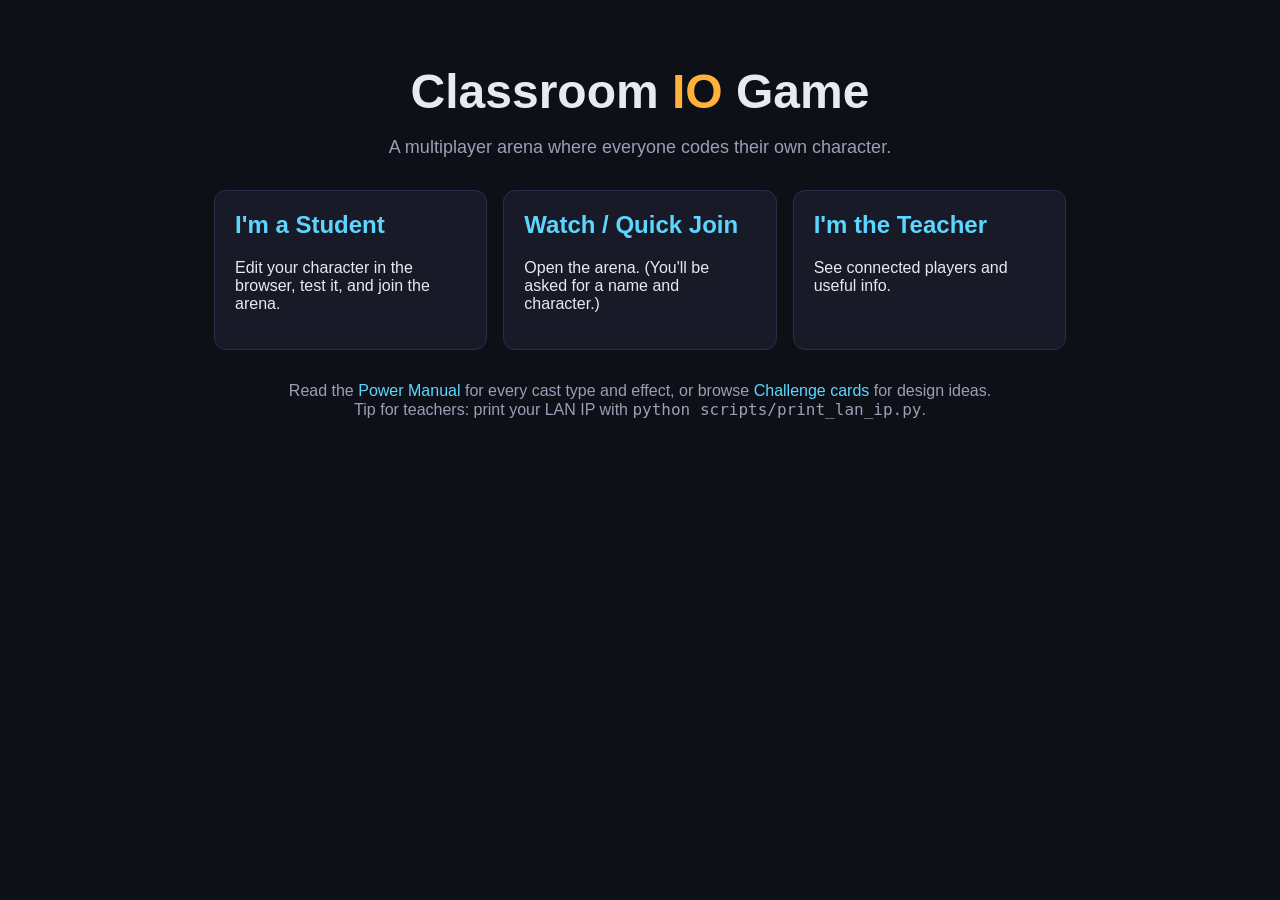
==== static/index.html @ 374c1b48 "Update" ====
<!DOCTYPE html>
<html lang="en">
<head>
  <meta charset="utf-8" />
  <meta name="viewport" content="width=device-width, initial-scale=1" />
  <title>Classroom IO Game</title>
  <link rel="stylesheet" href="/static/styles.css" />
</head>
<body>
  <main class="home">
    <h1>Classroom <span class="accent">IO</span> Game</h1>
    <p class="lede">A multiplayer arena where everyone codes their own character.</p>

    <div class="cards">
      <a class="card" href="/student">
        <h2>I'm a Student</h2>
        <p>Edit your character in the browser, test it, and join the arena.</p>
      </a>
      <a class="card" href="/game">
        <h2>Watch / Quick Join</h2>
        <p>Open the arena. (You'll be asked for a name and character.)</p>
      </a>
      <a class="card" href="/teacher">
        <h2>I'm the Teacher</h2>
        <p>See connected players and useful info.</p>
      </a>
    </div>

    <p class="footer">
      Read the <a href="/manual">Power Manual</a> for every cast type and effect,
      or browse <a href="/challenges">Challenge cards</a> for design ideas.<br>
      Tip for teachers: print your LAN IP with
      <code>python scripts/print_lan_ip.py</code>.
    </p>
  </main>
</body>
</html>
---- static/styles.css ----
:root {
  --bg: #0e1018;
  --panel: #181b27;
  --panel-2: #20243a;
  --text: #e7e9f3;
  --muted: #9aa0b4;
  --accent: #ffb13b;
  --accent-2: #5dd6ff;
  --danger: #ff5a5a;
  --ok: #51d88a;
  --border: #2a2f48;
}

* { box-sizing: border-box; }

html, body {
  margin: 0;
  padding: 0;
  background: var(--bg);
  color: var(--text);
  font-family: -apple-system, BlinkMacSystemFont, "Segoe UI", Roboto, sans-serif;
  min-height: 100vh;
}

a { color: var(--accent-2); text-decoration: none; }
a:hover { text-decoration: underline; }

code, pre, textarea {
  font-family: ui-monospace, SFMono-Regular, Menlo, Consolas, monospace;
}

.home {
  max-width: 900px;
  margin: 0 auto;
  padding: 64px 24px;
  text-align: center;
}
.home h1 { font-size: 48px; margin: 0; }
.home .accent { color: var(--accent); }
.home .lede { color: var(--muted); font-size: 18px; }
.cards {
  display: grid;
  grid-template-columns: repeat(auto-fit, minmax(220px, 1fr));
  gap: 16px;
  margin: 32px 0;
}
.card {
  background: var(--panel);
  border: 1px solid var(--border);
  padding: 20px;
  border-radius: 12px;
  text-align: left;
  color: var(--text);
}
.card:hover { border-color: var(--accent); text-decoration: none; }
.card h2 { margin-top: 0; color: var(--accent-2); }

.page {
  max-width: 1200px;
  margin: 0 auto;
  padding: 24px;
}
.panel {
  background: var(--panel);
  border: 1px solid var(--border);
  padding: 16px;
  border-radius: 12px;
  margin: 12px 0;
}
.footer { color: var(--muted); margin-top: 32px; }

/* Editor */
.editor-grid {
  display: grid;
  grid-template-columns: 1fr 1fr;
  gap: 16px;
}
@media (max-width: 900px) { .editor-grid { grid-template-columns: 1fr; } }

textarea#code {
  width: 100%;
  min-height: 360px;
  background: #0b0d15;
  color: var(--text);
  border: 1px solid var(--border);
  border-radius: 8px;
  padding: 12px;
  font-size: 13px;
  line-height: 1.5;
  resize: vertical;
}
input, select {
  width: 100%;
  background: #0b0d15;
  color: var(--text);
  border: 1px solid var(--border);
  border-radius: 8px;
  padding: 8px 10px;
  font-size: 14px;
  margin-bottom: 8px;
}
label { display: block; margin: 12px 0 4px; color: var(--muted); font-size: 13px; }
.row { display: flex; gap: 8px; margin-top: 12px; }
button {
  background: var(--accent);
  color: #1a1300;
  border: none;
  border-radius: 8px;
  padding: 10px 14px;
  font-weight: 600;
  cursor: pointer;
}
button:disabled { opacity: 0.5; cursor: not-allowed; }
button.secondary { background: var(--panel-2); color: var(--text); }
pre#output, pre#healthOut {
  background: #0b0d15;
  border: 1px solid var(--border);
  border-radius: 8px;
  padding: 12px;
  white-space: pre-wrap;
  word-break: break-word;
  max-height: 320px;
  overflow: auto;
}
.tips { color: var(--muted); font-size: 14px; line-height: 1.5; }

/* Arena */
.arena-page { max-width: 1500px; }
.arena-header {
  display: flex;
  align-items: center;
  gap: 16px;
  margin-bottom: 12px;
}
.arena-header h1 { margin: 0; flex: 0 0 auto; }
.status {
  padding: 4px 10px;
  border-radius: 999px;
  background: var(--panel-2);
  color: var(--muted);
  font-size: 13px;
}
.status.connected { color: var(--ok); }
.status.error { color: var(--danger); }
.back { margin-left: auto; }

.arena-grid {
  display: grid;
  grid-template-columns: 1fr 280px;
  gap: 16px;
  align-items: start;
}
@media (max-width: 1100px) { .arena-grid { grid-template-columns: 1fr; } }
canvas#game {
  width: 100%;
  aspect-ratio: 3 / 2;
  height: auto;
  background: #05060a;
  border: 1px solid var(--border);
  border-radius: 12px;
  display: block;
}
.scoreboard ol { padding-left: 18px; }
.scoreboard li { margin: 4px 0; }
.swatch {
  display: inline-block;
  width: 10px; height: 10px;
  border-radius: 50%;
  margin-right: 6px;
  vertical-align: middle;
}

/* Balance report */
.report { margin-top: 16px; padding-top: 12px; border-top: 1px solid var(--border); }
.report h3 { font-size: 14px; margin: 12px 0 4px; color: var(--accent-2); text-transform: uppercase; letter-spacing: 0.05em; }
.report ul { margin: 0; padding-left: 18px; line-height: 1.5; font-size: 14px; }
.budget-bar {
  height: 14px; background: #0b0d15; border: 1px solid var(--border);
  border-radius: 8px; overflow: hidden; margin: 8px 0;
}
#budgetFill { height: 100%; width: 0%; transition: width 200ms ease; }

/* Teacher dashboard */
.tdash-grid { display: grid; grid-template-columns: 1fr 1fr; gap: 16px; }
@media (max-width: 900px) { .tdash-grid { grid-template-columns: 1fr; } }
.tbtn { background: var(--panel-2); color: var(--text); border: 1px solid var(--border);
        padding: 8px 12px; border-radius: 8px; cursor: pointer; font-size: 14px; margin: 4px 4px 4px 0; }
.tbtn:hover { border-color: var(--accent); }
.tbtn.danger { color: var(--danger); }
.scoreboard { width: 100%; border-collapse: collapse; font-size: 14px; }
.scoreboard th, .scoreboard td { text-align: left; padding: 6px 8px; border-bottom: 1px solid var(--border); }
.scoreboard th { color: var(--muted); font-weight: 500; }
.swatch { display: inline-block; width: 12px; height: 12px; border-radius: 3px; margin-right: 6px; vertical-align: middle; }

/* Match HUD */
.match-hud {
  position: absolute; top: 12px; left: 12px;
  background: rgba(11, 13, 21, 0.7); border: 1px solid var(--border);
  border-radius: 8px; padding: 6px 12px; font-size: 14px; pointer-events: none;
}
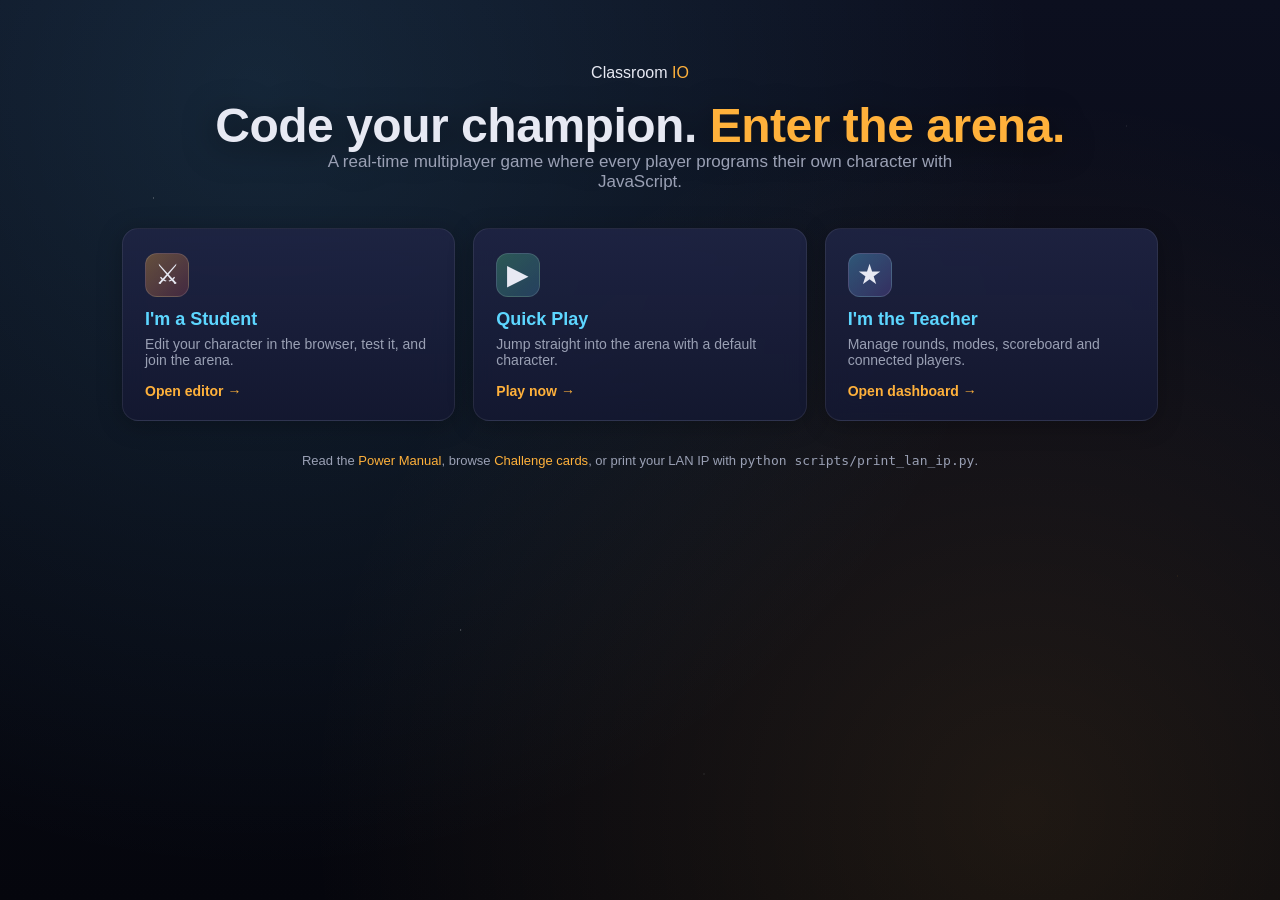
==== commit 61185459: "Update" ====
--- a/static/index.html
+++ b/static/index.html
@@ -6,32 +6,44 @@
   <title>Classroom IO Game</title>
   <link rel="stylesheet" href="/static/styles.css" />
 </head>
-<body>
-  <main class="home">
-    <h1>Classroom <span class="accent">IO</span> Game</h1>
-    <p class="lede">A multiplayer arena where everyone codes their own character.</p>
+<body class="splash-bg">
+  <div class="splash-stars" aria-hidden="true"></div>
+  <main class="home splash">
+    <header class="splash-head">
+      <div class="brand-pill">
+        <span class="brand-dot"></span>
+        <span>Classroom <span class="accent">IO</span></span>
+      </div>
+      <h1 class="splash-title">Code your champion. <span class="accent">Enter the arena.</span></h1>
+      <p class="lede">A real-time multiplayer game where every player programs their own character with JavaScript.</p>
+    </header>
 
-    <div class="cards">
-      <a class="card" href="/student">
+    <div class="cards splash-cards">
+      <a class="card splash-card sc-student" href="/student">
+        <div class="sc-icon">⚔</div>
         <h2>I'm a Student</h2>
         <p>Edit your character in the browser, test it, and join the arena.</p>
+        <span class="sc-cta">Open editor →</span>
       </a>
-      <a class="card" href="/game">
-        <h2>Watch / Quick Join</h2>
-        <p>Open the arena. (You'll be asked for a name and character.)</p>
+      <a class="card splash-card sc-play" href="/game">
+        <div class="sc-icon">▶</div>
+        <h2>Quick Play</h2>
+        <p>Jump straight into the arena with a default character.</p>
+        <span class="sc-cta">Play now →</span>
       </a>
-      <a class="card" href="/teacher">
+      <a class="card splash-card sc-teacher" href="/teacher">
+        <div class="sc-icon">★</div>
         <h2>I'm the Teacher</h2>
-        <p>See connected players and useful info.</p>
+        <p>Manage rounds, modes, scoreboard and connected players.</p>
+        <span class="sc-cta">Open dashboard →</span>
       </a>
     </div>
 
-    <p class="footer">
-      Read the <a href="/manual">Power Manual</a> for every cast type and effect,
-      or browse <a href="/challenges">Challenge cards</a> for design ideas.<br>
-      Tip for teachers: print your LAN IP with
+    <footer class="splash-foot">
+      Read the <a href="/manual">Power Manual</a>, browse
+      <a href="/challenges">Challenge cards</a>, or print your LAN IP with
       <code>python scripts/print_lan_ip.py</code>.
-    </p>
+    </footer>
   </main>
 </body>
 </html>
--- a/static/styles.css
+++ b/static/styles.css
@@ -198,3 +198,433 @@
   background: rgba(11, 13, 21, 0.7); border: 1px solid var(--border);
   border-radius: 8px; padding: 6px 12px; font-size: 14px; pointer-events: none;
 }
+
+/* =====================================================================
+   Game arena polish — modern HUD, kill feed, player card, hotbar
+   ===================================================================== */
+
+.arena-body {
+  margin: 0;
+  background: radial-gradient(ellipse at top, #1b1f3a 0%, #0a0c14 60%, #05060a 100%);
+  min-height: 100vh;
+  overflow: hidden;
+  font-family: -apple-system, BlinkMacSystemFont, "Inter", "Segoe UI", Roboto, sans-serif;
+}
+
+.arena-topbar {
+  display: flex;
+  align-items: center;
+  gap: 14px;
+  padding: 10px 16px;
+  background: linear-gradient(180deg, rgba(11,13,21,0.85), rgba(11,13,21,0.4));
+  border-bottom: 1px solid rgba(255,255,255,0.05);
+  position: relative;
+  z-index: 10;
+}
+.arena-brand {
+  display: flex; align-items: center; gap: 8px;
+  font-weight: 700; font-size: 16px; color: var(--text);
+  text-decoration: none;
+}
+.arena-brand .dot {
+  width: 10px; height: 10px; border-radius: 50%;
+  background: var(--accent);
+  box-shadow: 0 0 12px var(--accent);
+}
+.arena-topbar .back {
+  margin-left: 8px;
+  padding: 6px 12px;
+  border-radius: 999px;
+  background: rgba(255,255,255,0.04);
+  color: var(--muted);
+  font-size: 13px;
+}
+.arena-topbar .back:first-of-type { margin-left: auto; }
+.arena-topbar .back:hover { color: var(--text); background: rgba(255,255,255,0.08); text-decoration: none; }
+.arena-topbar .status { margin-left: 8px; }
+
+.stage {
+  position: relative;
+  width: 100vw;
+  /* Fill the rest of the viewport below the top bar (~46px). */
+  height: calc(100vh - 46px);
+  overflow: hidden;
+}
+canvas#game {
+  position: absolute;
+  inset: 0;
+  width: 100%;
+  height: 100%;
+  display: block;
+  background: transparent;
+}
+
+/* Match HUD pill (created by JS) — restyle */
+.match-hud {
+  position: absolute;
+  top: 16px; left: 50%;
+  transform: translateX(-50%);
+  background: rgba(11, 13, 21, 0.72);
+  backdrop-filter: blur(10px);
+  -webkit-backdrop-filter: blur(10px);
+  border: 1px solid rgba(255,255,255,0.08);
+  border-radius: 999px;
+  padding: 8px 18px;
+  font-size: 14px;
+  font-weight: 600;
+  letter-spacing: 0.02em;
+  color: var(--text);
+  pointer-events: none;
+  white-space: nowrap;
+  box-shadow: 0 6px 30px rgba(0,0,0,0.4);
+}
+
+/* Kill feed (top-right) */
+.kill-feed {
+  position: absolute;
+  top: 16px; right: 16px;
+  display: flex; flex-direction: column; gap: 4px;
+  align-items: flex-end;
+  pointer-events: none;
+  max-width: 320px;
+}
+.kill-row {
+  display: inline-flex; align-items: center; gap: 6px;
+  background: rgba(11,13,21,0.78);
+  backdrop-filter: blur(6px);
+  -webkit-backdrop-filter: blur(6px);
+  border: 1px solid rgba(255,255,255,0.06);
+  border-radius: 6px;
+  padding: 4px 10px;
+  font-size: 13px;
+  font-weight: 500;
+  animation: kfIn 0.18s ease-out, kfOut 0.4s ease-in 4.6s forwards;
+}
+.kill-row .kf-name { color: var(--text); }
+.kill-row .kf-icon { color: var(--accent); margin: 0 2px; font-weight: 700; }
+@keyframes kfIn  { from { opacity: 0; transform: translateX(20px); } to { opacity: 1; transform: none; } }
+@keyframes kfOut { to { opacity: 0; transform: translateX(20px); } }
+
+/* Player card (bottom-left) */
+.player-card {
+  position: absolute;
+  bottom: 16px; left: 16px;
+  width: 280px;
+  background: rgba(11,13,21,0.78);
+  backdrop-filter: blur(10px);
+  -webkit-backdrop-filter: blur(10px);
+  border: 1px solid rgba(255,255,255,0.08);
+  border-radius: 12px;
+  padding: 12px;
+  pointer-events: none;
+  box-shadow: 0 10px 40px rgba(0,0,0,0.5);
+}
+.player-card.hidden { display: none; }
+.pc-row { display: flex; align-items: center; gap: 10px; margin-bottom: 10px; }
+.pc-portrait {
+  width: 38px; height: 38px; border-radius: 50%;
+  background: var(--accent);
+  box-shadow: 0 0 12px currentColor, inset 0 0 8px rgba(0,0,0,0.3);
+  flex: 0 0 auto;
+}
+.pc-meta { display: flex; flex-direction: column; min-width: 0; }
+.pc-name { font-weight: 700; font-size: 14px; color: var(--text); }
+.pc-char { font-size: 12px; color: var(--muted); }
+.bar {
+  position: relative;
+  height: 14px;
+  background: rgba(0,0,0,0.4);
+  border: 1px solid rgba(255,255,255,0.06);
+  border-radius: 7px;
+  overflow: hidden;
+  margin-bottom: 6px;
+}
+.bar-fill {
+  height: 100%;
+  width: 100%;
+  transition: width 120ms ease-out;
+  background: linear-gradient(180deg, var(--ok), #2ea765);
+  box-shadow: inset 0 -4px 8px rgba(0,0,0,0.25);
+}
+.bar.hp .bar-fill.warn { background: linear-gradient(180deg, var(--accent), #c47a1c); }
+.bar.hp .bar-fill.crit { background: linear-gradient(180deg, var(--danger), #a53838); }
+.bar.stamina .bar-fill {
+  background: linear-gradient(180deg, var(--accent-2), #2d8db0);
+}
+.bar-label {
+  position: absolute; inset: 0;
+  display: flex; align-items: center; justify-content: center;
+  font-size: 11px; font-weight: 600; letter-spacing: 0.04em;
+  color: rgba(255,255,255,0.85); text-shadow: 0 1px 2px rgba(0,0,0,0.6);
+  text-transform: uppercase;
+}
+.pc-tip { font-size: 11px; color: var(--muted); margin-top: 2px; text-align: center; }
+
+/* Hotbar (bottom-center) */
+.hotbar {
+  position: absolute;
+  bottom: 18px; left: 50%;
+  transform: translateX(-50%);
+  display: flex; gap: 8px;
+  pointer-events: none;
+}
+.hb-slot {
+  position: relative;
+  width: 56px; height: 56px;
+  background: rgba(11,13,21,0.85);
+  backdrop-filter: blur(6px);
+  -webkit-backdrop-filter: blur(6px);
+  border: 1px solid rgba(255,255,255,0.08);
+  border-radius: 12px;
+  display: flex; flex-direction: column;
+  align-items: center; justify-content: center;
+  box-shadow: 0 6px 20px rgba(0,0,0,0.4);
+  overflow: hidden;
+  transition: transform 0.08s ease;
+}
+.hb-slot.fired { transform: translateY(2px) scale(0.96); }
+.hb-key {
+  font-size: 11px; font-weight: 700; color: rgba(255,255,255,0.85);
+  letter-spacing: 0.05em; text-transform: uppercase;
+}
+.hb-name {
+  font-size: 10px; color: var(--muted);
+  margin-top: 2px;
+  max-width: 52px; overflow: hidden; text-overflow: ellipsis; white-space: nowrap;
+}
+.hb-color {
+  position: absolute; top: 4px; left: 4px;
+  width: 8px; height: 8px; border-radius: 50%;
+  box-shadow: 0 0 6px currentColor;
+}
+.hb-cd-mask {
+  position: absolute; left: 0; right: 0; bottom: 0;
+  background: rgba(0,0,0,0.55);
+  transition: height 100ms linear;
+}
+
+/* Banner (capture toasts, etc.) */
+.banner {
+  position: absolute;
+  top: 80px; left: 50%;
+  transform: translate(-50%, -10px);
+  padding: 10px 22px;
+  border-radius: 12px;
+  font-size: 18px; font-weight: 700;
+  background: rgba(11,13,21,0.8);
+  border: 1px solid var(--accent);
+  color: var(--accent);
+  box-shadow: 0 0 30px rgba(255,177,59,0.35);
+  opacity: 0;
+  pointer-events: none;
+  transition: opacity 200ms, transform 200ms;
+}
+.banner.show { opacity: 1; transform: translate(-50%, 0); }
+
+/* Modernize generic buttons across pages */
+button, .tbtn {
+  background: linear-gradient(180deg, var(--accent), #d8901c);
+  color: #1a1300;
+  border: none;
+  border-radius: 8px;
+  padding: 10px 16px;
+  font-weight: 700;
+  font-size: 14px;
+  cursor: pointer;
+  box-shadow: 0 2px 0 rgba(0,0,0,0.2), inset 0 1px 0 rgba(255,255,255,0.2);
+  transition: transform 0.06s ease, box-shadow 0.1s ease, filter 0.1s ease;
+}
+button:hover, .tbtn:hover { filter: brightness(1.08); }
+button:active, .tbtn:active { transform: translateY(1px); box-shadow: 0 1px 0 rgba(0,0,0,0.2); }
+button.secondary, .tbtn:not(.danger):not(:first-of-type) {
+  background: linear-gradient(180deg, var(--panel-2), #181c30);
+  color: var(--text);
+  border: 1px solid var(--border);
+  box-shadow: none;
+}
+.tbtn.danger {
+  background: linear-gradient(180deg, var(--danger), #a73a3a);
+  color: #fff;
+}
+
+/* Card pages — softer shadows */
+.card {
+  box-shadow: 0 4px 24px rgba(0,0,0,0.25);
+  transition: transform 0.12s ease, border-color 0.12s ease;
+}
+.card:hover { transform: translateY(-2px); border-color: var(--accent); }
+
+/* ===== Splash screen / shared dark gradient bg ===== */
+body.splash-bg {
+  background:
+    radial-gradient(circle at 20% 10%, rgba(93,214,255,0.12), transparent 60%),
+    radial-gradient(circle at 80% 90%, rgba(255,177,59,0.10), transparent 55%),
+    linear-gradient(180deg, #0c0f1f 0%, #05060d 100%);
+  min-height: 100vh;
+  position: relative;
+  overflow-x: hidden;
+}
+.splash-stars {
+  position: fixed; inset: 0;
+  background-image:
+    radial-gradient(1.2px 1.2px at 12% 22%, rgba(255,255,255,0.7), transparent 60%),
+    radial-gradient(1px 1px at 73% 38%, rgba(255,255,255,0.5), transparent 60%),
+    radial-gradient(1.5px 1.5px at 36% 70%, rgba(255,255,255,0.6), transparent 60%),
+    radial-gradient(1px 1px at 88% 14%, rgba(255,255,255,0.45), transparent 60%),
+    radial-gradient(1.3px 1.3px at 55% 86%, rgba(255,255,255,0.55), transparent 60%),
+    radial-gradient(1px 1px at 25% 48%, rgba(160,230,255,0.55), transparent 60%),
+    radial-gradient(1px 1px at 92% 64%, rgba(255,177,59,0.45), transparent 60%);
+  pointer-events: none;
+  z-index: 0;
+}
+.home.splash {
+  position: relative;
+  z-index: 1;
+  max-width: 1100px;
+  margin: 0 auto;
+  padding: 64px 32px 48px;
+  text-align: center;
+}
+.splash-head { margin-bottom: 36px; }
+.splash-head .brand-pill { margin: 0 auto 18px; display: inline-flex; }
+.splash-title {
+  font-size: clamp(28px, 4.4vw, 52px);
+  line-height: 1.08;
+  margin: 8px 0 14px;
+  font-weight: 800;
+  letter-spacing: -0.01em;
+  text-shadow: 0 6px 32px rgba(0,0,0,0.6);
+}
+.home.splash .lede {
+  font-size: 17px;
+  color: var(--muted);
+  max-width: 640px;
+  margin: 0 auto;
+}
+.cards.splash-cards {
+  display: grid;
+  grid-template-columns: repeat(auto-fit, minmax(260px, 1fr));
+  gap: 18px;
+  margin: 36px 0 32px;
+}
+.splash-card {
+  background: linear-gradient(180deg, rgba(31,36,68,0.9), rgba(20,24,50,0.85));
+  backdrop-filter: blur(12px);
+  -webkit-backdrop-filter: blur(12px);
+  border: 1px solid rgba(255,255,255,0.08);
+  border-radius: 16px;
+  padding: 24px 22px 20px;
+  text-align: left;
+  position: relative;
+  overflow: hidden;
+  transition: transform 0.16s ease, border-color 0.16s ease, box-shadow 0.16s ease;
+}
+.splash-card:hover {
+  transform: translateY(-3px);
+  border-color: var(--accent);
+  box-shadow: 0 10px 40px rgba(255,177,59,0.18);
+}
+.splash-card .sc-icon {
+  font-size: 28px; line-height: 1;
+  width: 44px; height: 44px;
+  display: grid; place-items: center;
+  border-radius: 12px;
+  background: linear-gradient(135deg, rgba(255,177,59,0.2), rgba(93,214,255,0.18));
+  border: 1px solid rgba(255,255,255,0.12);
+  margin-bottom: 12px;
+}
+.splash-card h2 { margin: 0 0 6px; font-size: 18px; }
+.splash-card p { margin: 0 0 14px; color: var(--muted); font-size: 14px; }
+.sc-cta { color: var(--accent); font-weight: 700; font-size: 14px; }
+.sc-student .sc-icon { background: linear-gradient(135deg, rgba(255,177,59,0.32), rgba(255,90,90,0.18)); }
+.sc-play .sc-icon    { background: linear-gradient(135deg, rgba(81,216,138,0.30), rgba(93,214,255,0.18)); }
+.sc-teacher .sc-icon { background: linear-gradient(135deg, rgba(93,214,255,0.30), rgba(160,120,255,0.20)); }
+.splash-foot {
+  margin-top: 24px;
+  color: var(--muted);
+  font-size: 13px;
+}
+.splash-foot a { color: var(--accent); }
+
+/* Topnav for non-arena pages with our topbar */
+.topnav { display: flex; gap: 8px; align-items: center; margin-left: auto; }
+.tnav-link {
+  padding: 7px 12px;
+  border-radius: 10px;
+  background: rgba(255,255,255,0.04);
+  border: 1px solid rgba(255,255,255,0.08);
+  color: var(--text);
+  font-size: 13px;
+  text-decoration: none;
+}
+.tnav-link:hover { background: rgba(255,255,255,0.08); }
+.tnav-primary {
+  background: linear-gradient(180deg, var(--accent), #d8902a);
+  color: #1c1404;
+  border-color: rgba(0,0,0,0.2);
+  font-weight: 700;
+}
+
+/* Editor page layout when sitting under the topbar */
+.editor-pad { padding-top: 24px; position: relative; z-index: 1; }
+.editor-intro { max-width: 1100px; margin: 0 auto 18px; padding: 0 24px; }
+.editor-intro h1 { margin: 0 0 6px; }
+
+/* Sprite import widget */
+.sprite-import {
+  margin: 12px 0;
+  background: rgba(255,255,255,0.03);
+  border: 1px solid rgba(255,255,255,0.08);
+  border-radius: 10px;
+  padding: 8px 12px;
+}
+.sprite-import > summary {
+  cursor: pointer;
+  font-weight: 600;
+  list-style: none;
+  padding: 4px 0;
+}
+.sprite-import > summary::-webkit-details-marker { display: none; }
+.sprite-help { padding-top: 8px; font-size: 13px; color: var(--muted); }
+.sprite-help p { margin: 6px 0; }
+.sprite-row {
+  display: flex; gap: 10px; align-items: center; flex-wrap: wrap;
+  margin: 10px 0;
+}
+.sprite-pick { display: inline-flex; gap: 6px; align-items: center; }
+.sprite-out {
+  background: #0a0d1c;
+  border: 1px solid #1f2440;
+  border-radius: 8px;
+  padding: 10px;
+  max-height: 220px;
+  overflow: auto;
+  font-size: 11.5px;
+  color: #cfd5ee;
+  white-space: pre-wrap;
+  word-break: break-all;
+}
+.sprite-actions {
+  display: flex; gap: 10px; flex-wrap: wrap; margin: 10px 0 4px;
+}
+.sprite-actions button {
+  padding: 9px 14px;
+  border-radius: 10px;
+  border: 1px solid rgba(255,255,255,0.12);
+  background: linear-gradient(180deg, var(--accent), #d8902a);
+  color: #1c1404;
+  font-weight: 700;
+  cursor: pointer;
+}
+.sprite-actions button:disabled {
+  background: rgba(255,255,255,0.06);
+  color: var(--muted);
+  border-color: rgba(255,255,255,0.08);
+  cursor: not-allowed;
+  opacity: 1;
+}
+.sprite-actions #spriteInsertBtn:not(:disabled) {
+  background: linear-gradient(180deg, #5dd6ff, #2da6cf);
+  color: #07212c;
+}
+.hint { font-size: 12px; color: var(--muted); }
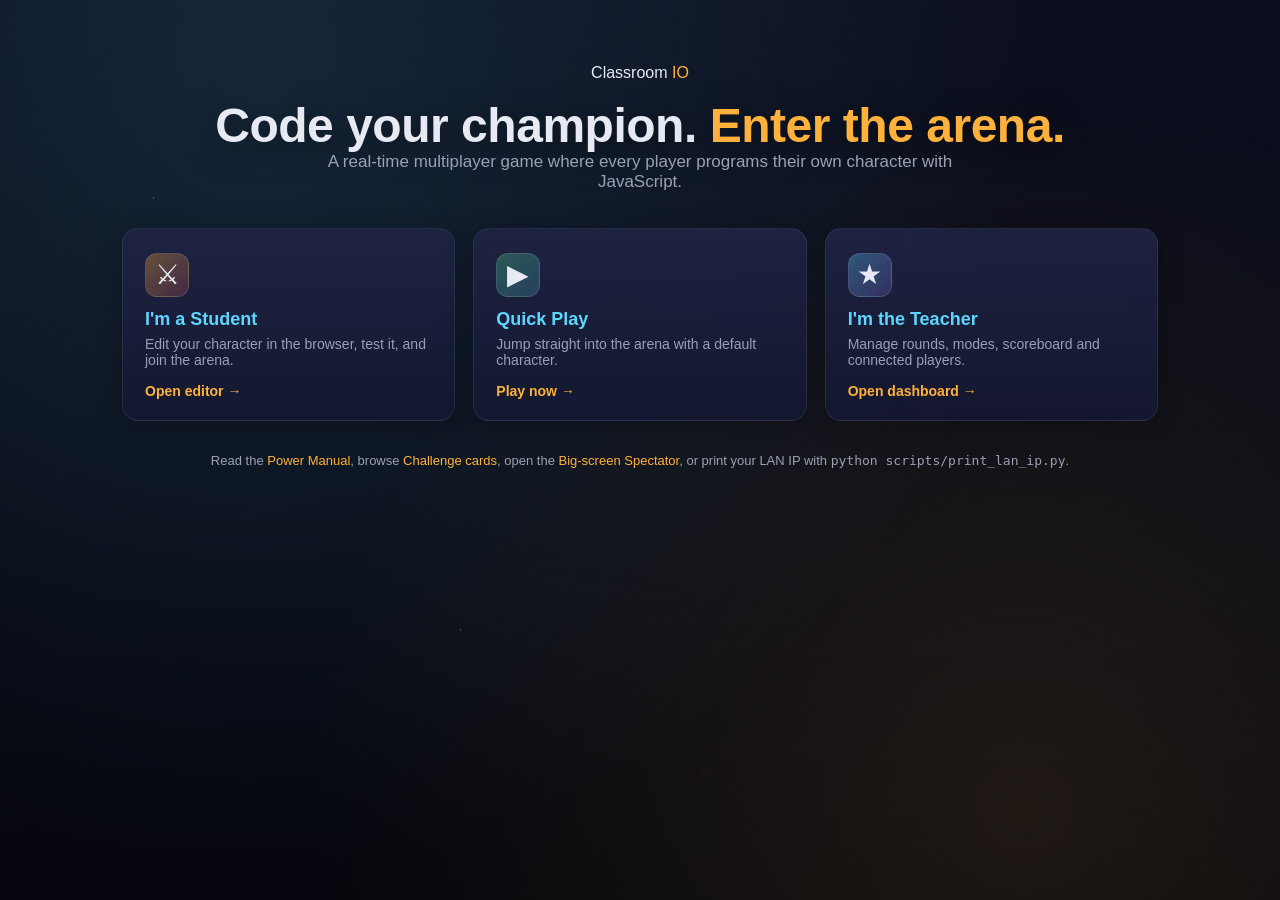
==== commit ae2b6f07: "Update" ====
--- a/static/index.html
+++ b/static/index.html
@@ -41,7 +41,8 @@
 
     <footer class="splash-foot">
       Read the <a href="/manual">Power Manual</a>, browse
-      <a href="/challenges">Challenge cards</a>, or print your LAN IP with
+      <a href="/challenges">Challenge cards</a>, open the
+      <a href="/spectator">Big-screen Spectator</a>, or print your LAN IP with
       <code>python scripts/print_lan_ip.py</code>.
     </footer>
   </main>
--- a/static/styles.css
+++ b/static/styles.css
@@ -628,3 +628,202 @@
   color: #07212c;
 }
 .hint { font-size: 12px; color: var(--muted); }
+
+/* Python status pill + upload row */
+.py-status {
+  display: inline-block;
+  margin-left: 8px;
+  font-size: 11px;
+  padding: 2px 8px;
+  border-radius: 999px;
+  background: rgba(255,255,255,0.06);
+  border: 1px solid rgba(255,255,255,0.1);
+  color: var(--muted);
+  vertical-align: middle;
+}
+.py-status.loading { color: #ffd24a; border-color: rgba(255,210,74,0.3); }
+.py-status.ready   { color: #51d88a; border-color: rgba(81,216,138,0.3); }
+.py-status.err     { color: #ff7a7a; border-color: rgba(255,122,122,0.4); }
+
+.py-upload-row { margin-top: 8px; }
+.py-upload {
+  display: inline-flex; align-items: center; gap: 6px;
+  padding: 6px 12px;
+  border-radius: 10px;
+  border: 1px dashed rgba(255,255,255,0.2);
+  background: rgba(255,255,255,0.04);
+  color: var(--text);
+  font-size: 13px;
+  cursor: pointer;
+}
+.py-upload:hover { background: rgba(255,255,255,0.08); }
+.py-upload input[type=file] { display: none; }
+.example-row { display: flex; gap: 8px; align-items: center; }
+.example-row select { flex: 1; }
+
+/* ===== Spectator view ===== */
+.spectator-body { margin: 0; background: #02030a; color: #e7e9f3; overflow: hidden; height: 100vh; }
+#spec-root {
+  display: grid;
+  grid-template-columns: 1fr 320px;
+  width: 100vw; height: 100vh;
+  background: #02030a;
+}
+#spec-stage {
+  position: relative;
+  background: radial-gradient(1200px 800px at 50% 50%, #131a3a 0%, #03040a 70%);
+  overflow: hidden;
+}
+#spec-canvas { display: block; width: 100%; height: 100%; }
+.spec-pill {
+  position: absolute; top: 16px; left: 16px;
+  padding: 6px 12px;
+  background: rgba(0, 0, 0, 0.55);
+  border: 1px solid rgba(255, 177, 59, 0.55);
+  color: #ffb13b;
+  font: 700 13px/1 -apple-system, BlinkMacSystemFont, sans-serif;
+  letter-spacing: 0.12em;
+  border-radius: 999px;
+  pointer-events: none;
+}
+.spec-help {
+  position: absolute; bottom: 14px; left: 50%; transform: translateX(-50%);
+  padding: 8px 14px;
+  background: rgba(0, 0, 0, 0.55);
+  border: 1px solid rgba(255, 255, 255, 0.08);
+  color: #c9cde0;
+  font: 500 12px -apple-system, BlinkMacSystemFont, sans-serif;
+  border-radius: 8px;
+  pointer-events: none;
+}
+.spec-help kbd {
+  display: inline-block; padding: 1px 6px; margin: 0 2px;
+  background: #1a1f3a; border: 1px solid rgba(255,255,255,0.15); border-radius: 4px;
+  color: #fff; font-family: ui-monospace, SFMono-Regular, Menlo, monospace;
+  font-size: 11px;
+}
+#spec-side {
+  background: linear-gradient(180deg, #0a0e22 0%, #06091a 100%);
+  border-left: 1px solid rgba(255, 255, 255, 0.06);
+  padding: 16px;
+  display: flex; flex-direction: column; gap: 10px;
+  font: 14px -apple-system, BlinkMacSystemFont, sans-serif;
+  overflow: hidden;
+}
+.spec-title {
+  display: flex; align-items: center; gap: 8px;
+  font: 700 16px -apple-system, sans-serif;
+  letter-spacing: 0.06em;
+  color: #5dd6ff;
+}
+.spec-dot {
+  width: 10px; height: 10px; border-radius: 50%;
+  background: #ff5a5a;
+  box-shadow: 0 0 10px #ff5a5a;
+  animation: spec-pulse 1.4s ease-in-out infinite;
+}
+@keyframes spec-pulse { 0%,100% { opacity: 0.6; } 50% { opacity: 1; } }
+.spec-status { color: #a6acc6; font-size: 12px; }
+.spec-meta { display: flex; gap: 12px; color: #c9cde0; font-size: 12px; }
+.spec-meta .lbl { display: block; color: #6e7491; font-size: 10px; letter-spacing: 0.1em; text-transform: uppercase; }
+.spec-board-title {
+  margin-top: 6px;
+  font: 600 11px -apple-system, sans-serif;
+  letter-spacing: 0.14em;
+  color: #6e7491;
+  text-transform: uppercase;
+  border-bottom: 1px solid rgba(255,255,255,0.06);
+  padding-bottom: 6px;
+}
+.spec-board {
+  list-style: none; margin: 0; padding: 0;
+  overflow-y: auto; flex: 1;
+  display: flex; flex-direction: column; gap: 4px;
+}
+.spec-row {
+  --col: #888;
+  display: grid;
+  grid-template-columns: 22px 16px 1fr auto;
+  align-items: center;
+  gap: 8px;
+  padding: 6px 8px;
+  border-radius: 6px;
+  background: rgba(255,255,255,0.02);
+  cursor: pointer;
+  transition: background 0.15s;
+}
+.spec-row:hover { background: rgba(255,255,255,0.06); }
+.spec-row.pinned { background: rgba(255, 224, 102, 0.12); border: 1px solid rgba(255, 224, 102, 0.4); }
+.spec-row .rank {
+  color: #6e7491; font: 700 12px ui-monospace, SFMono-Regular, monospace;
+  text-align: right;
+}
+.spec-row .swatch {
+  width: 12px; height: 12px; border-radius: 50%;
+  background: var(--col);
+  box-shadow: 0 0 6px var(--col);
+}
+.spec-row .name { color: #e7e9f3; font-size: 13px; overflow: hidden; text-overflow: ellipsis; white-space: nowrap; }
+.spec-row .name em { color: #6e7491; font-style: normal; font-size: 11px; }
+.spec-row .kd {
+  color: #c9cde0; font: 600 12px ui-monospace, SFMono-Regular, monospace;
+}
+
+@media (max-width: 900px) {
+  #spec-root { grid-template-columns: 1fr; grid-template-rows: 1fr 240px; }
+  #spec-side { border-left: none; border-top: 1px solid rgba(255,255,255,0.06); }
+}
+
+/* Spectator: top match bar + team scores */
+.spec-match-bar {
+  position: absolute; top: 16px; left: 50%; transform: translateX(-50%);
+  display: flex; align-items: center; gap: 14px;
+  padding: 8px 16px;
+  background: rgba(0, 0, 0, 0.55);
+  border: 1px solid rgba(255, 255, 255, 0.08);
+  border-radius: 999px;
+  color: #e7e9f3;
+  font: 600 13px -apple-system, sans-serif;
+  letter-spacing: 0.06em;
+  pointer-events: none;
+  text-transform: uppercase;
+}
+.smb-mode { color: #ffb13b; }
+.smb-status { color: #5dd6ff; }
+.smb-time { font-family: ui-monospace, SFMono-Regular, Menlo, monospace; color: #fff; }
+
+.spec-team-scores {
+  display: flex; gap: 8px;
+  margin-top: 6px;
+}
+.team-pill {
+  flex: 1;
+  display: flex; align-items: center; justify-content: space-between;
+  padding: 8px 12px;
+  border-radius: 8px;
+  font: 600 12px -apple-system, sans-serif;
+  letter-spacing: 0.08em;
+  text-transform: uppercase;
+}
+.team-pill b { font-size: 18px; font-family: ui-monospace, SFMono-Regular, Menlo, monospace; }
+.team-pill.team-blue { background: rgba(93, 214, 255, 0.12); border: 1px solid rgba(93, 214, 255, 0.4); color: #5dd6ff; }
+.team-pill.team-red  { background: rgba(255, 122, 122, 0.12); border: 1px solid rgba(255, 122, 122, 0.4); color: #ff7a7a; }
+
+/* Sprite preview thumbnails (live) */
+.sprite-preview {
+  display: flex; gap: 6px; flex-wrap: wrap;
+  padding: 8px;
+  background: rgba(0,0,0,0.25);
+  border: 1px dashed rgba(255,255,255,0.1);
+  border-radius: 8px;
+  margin: 8px 0;
+}
+.sprite-thumb {
+  width: 48px; height: 48px;
+  object-fit: contain;
+  background: repeating-conic-gradient(#222 0% 25%, #333 0% 50%) 0 0/12px 12px;
+  border: 1px solid rgba(255,255,255,0.08);
+  border-radius: 4px;
+}
+.sprite-formats { margin: 6px 0 10px 18px; padding: 0; color: #c9cde0; font-size: 12px; }
+.sprite-formats li { margin: 2px 0; }
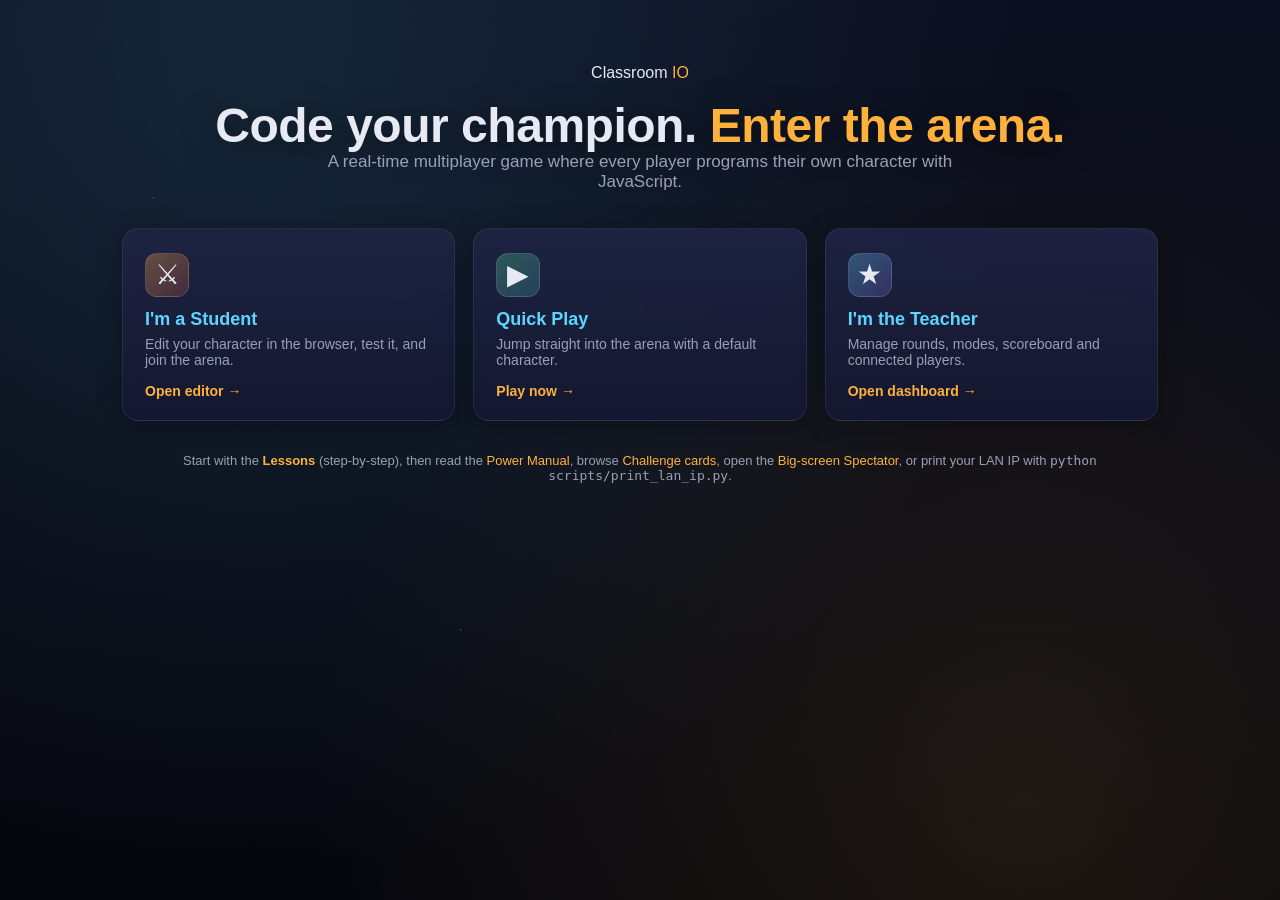
==== commit 151025c7: "Lessons: simplify for grade 9 + add color names + add /lessons route + link from manual/index/studen" ====
--- a/static/index.html
+++ b/static/index.html
@@ -40,7 +40,8 @@
     </div>
 
     <footer class="splash-foot">
-      Read the <a href="/manual">Power Manual</a>, browse
+      Start with the <a href="/lessons"><strong>Lessons</strong></a> (step-by-step),
+      then read the <a href="/manual">Power Manual</a>, browse
       <a href="/challenges">Challenge cards</a>, open the
       <a href="/spectator">Big-screen Spectator</a>, or print your LAN IP with
       <code>python scripts/print_lan_ip.py</code>.
